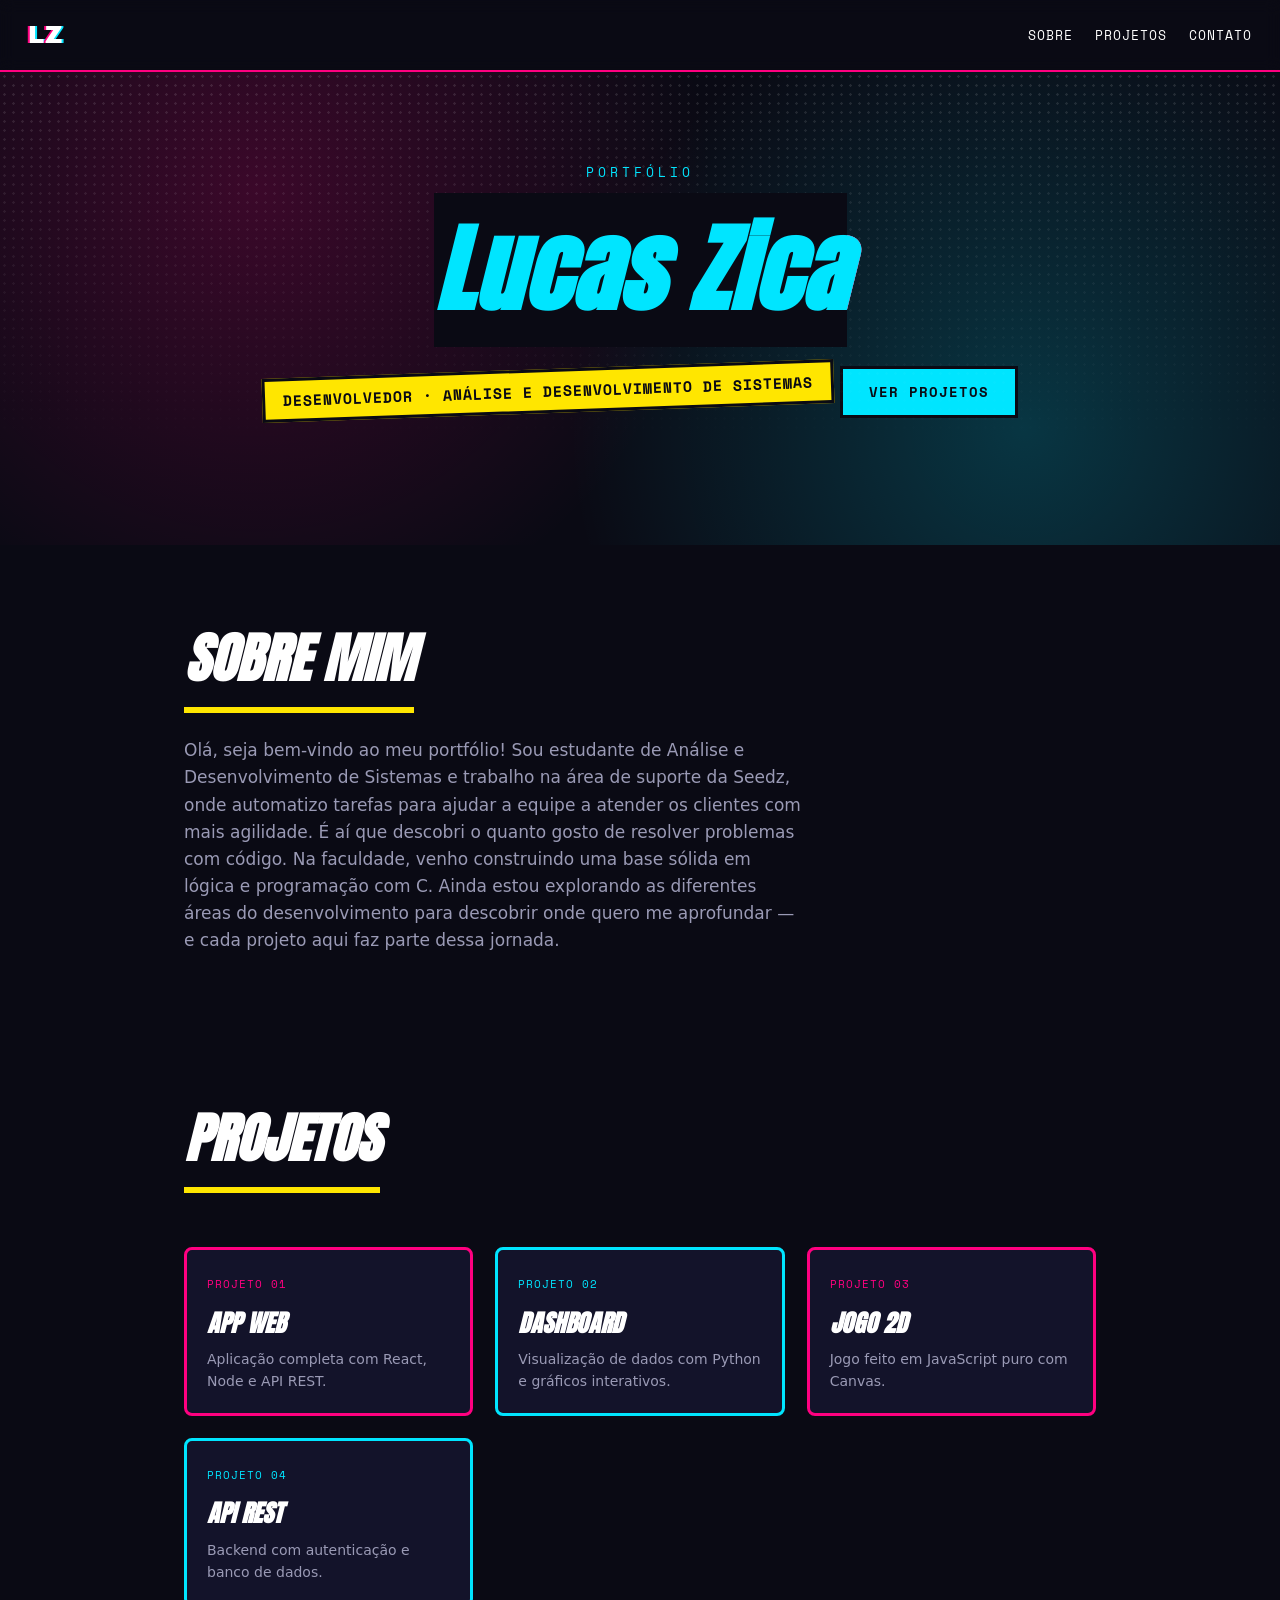
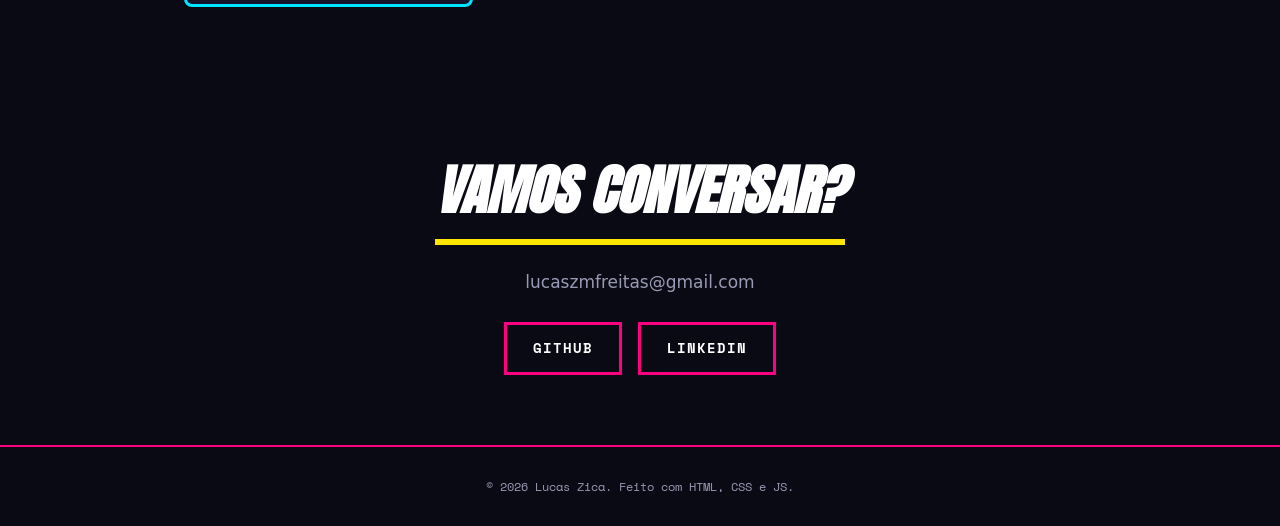
==== portifolio.html @ 43cdbd78 "first commit" ====
<!DOCTYPE html>
<html lang="pt-BR">

<head>
  <meta charset="UTF-8" />
  <meta name="viewport" content="width=device-width, initial-scale=1.0" />
  <title>Lucas Zica — Portfólio</title>

  <link rel="preconnect" href="https://fonts.googleapis.com" />
  <link rel="preconnect" href="https://fonts.gstatic.com" crossorigin />
  <link
    href="https://fonts.googleapis.com/css2?family=Anton&family=Archivo+Black&family=Space+Mono:wght@400;700&display=swap"
    rel="stylesheet" />

  <link rel="stylesheet" href="css/style.css" />
</head>

<body>

  <!-- HEADER / NAV -->
  <header class="nav">
    <a href="#" class="nav__logo glitch" data-text="SN">LZ</a>
    <nav class="nav__links">
      <a href="#sobre">Sobre</a>
      <a href="#projetos">Projetos</a>
      <a href="#contato">Contato</a>
    </nav>
  </header>

  <!-- HERO -->
  <section class="hero">
    <div class="halftone" aria-hidden="true"></div>
    <p class="hero__tag">PORTFÓLIO</p>
    <h1 class="hero__title">
      <span class="hero__nome glitch-txt" data-txt="Lucas Zica">Lucas Zica</span>
    </h1>

    <p class="hero__role">Desenvolvedor · Análise e Desenvolvimento de Sistemas</p>

    <a href="#projetos" class="btn">Ver projetos</a>
  </section>

  <!-- SOBRE -->
  <section id="sobre" class="section">
    <h2 class="section__title">Sobre mim</h2>
    <p class="section__text">
      Olá, seja bem-vindo ao meu portfólio! Sou estudante de Análise e Desenvolvimento de Sistemas e trabalho na área de
      suporte da Seedz, onde automatizo tarefas para ajudar a equipe a atender os clientes com mais agilidade. É aí que
      descobri o quanto gosto de resolver problemas com código.
      Na faculdade, venho construindo uma base sólida em lógica e programação com C. Ainda estou explorando as
      diferentes áreas do desenvolvimento para descobrir onde quero me aprofundar — e cada projeto aqui faz parte dessa
      jornada.
    </p>
  </section>

  <!-- PROJETOS -->
  <section id="projetos" class="section">
    <h2 class="section__title">Projetos</h2>
    <div class="grid" id="grid-projetos"></div>
  </section>

  <!-- CONTATO -->
  <section id="contato" class="section section--center">
    <h2 class="section__title">Vamos conversar?</h2>
    <p class="section__text">lucaszmfreitas@gmail.com</p>
    <div class="contato__links">
      <a href="https://github.com/ZicaLucas" class="btn btn--ghost" target="_blank" rel="noopener">GitHub</a>
      <a href="https://www.linkedin.com/in/lucas-zica-3698191ba/?isSelfProfile=true" class="btn btn--ghost" target="_blank" rel="noopener">LinkedIn</a>
    </div>
  </section>

  <footer class="footer">
    <p>© 2026 Lucas Zica. Feito com HTML, CSS e JS.</p>
  </footer>

  <script src="js/svg-filters.js"></script>
  <script src="js/projetos.js"></script>
  <script src="js/main.js"></script>
</body>

</html>
---- css/style.css ----
/*  VARIÁVEIS */
:root {
  --bg: #0a0a14;          /* fundo escuro (deixa o neon estourar) */
  --bg-card: #13132a;     /* fundo dos cards */
  --magenta: #ff0080;     /* rosa/magenta dos filmes */
  --ciano: #00e5ff;       /* azul ciano */
  --amarelo: #ffe600;     /* amarelo de destaque (cartaz) */
  --branco: #ffffff;
  --cinza: #9a9ab5;       /* texto secundário */

  --fonte-titulo: 'Anton', sans-serif;
  --fonte-cartaz: 'Archivo Black', sans-serif;
  --fonte-mono: 'Space Mono', monospace;
}

/* RESET BÁSICO */
* { margin: 0; padding: 0; box-sizing: border-box; }

body {
  background: var(--bg);
  color: var(--branco);
  font-family: 'Segoe UI', system-ui, sans-serif;
  line-height: 1.6;
  overflow-x: hidden;
}

a { color: inherit; text-decoration: none; }

/* NAV */
.nav {
  position: sticky;
  top: 0;
  z-index: 50;
  display: flex;
  align-items: center;
  justify-content: space-between;
  padding: 16px 28px;
  background: rgba(10, 10, 20, 0.8);
  backdrop-filter: blur(8px);
  border-bottom: 2px solid var(--magenta);
}

.nav__logo {
  font-family: var(--fonte-cartaz);
  font-size: 24px;
  letter-spacing: 1px;
}

.nav__links { display: flex; gap: 22px; }

.nav__links a {
  font-family: var(--fonte-mono);
  font-size: 13px;
  letter-spacing: 1px;
  text-transform: uppercase;
  transition: color 0.2s;
}
.nav__links a:hover { color: var(--ciano); }

/* HERO */
.hero {
  position: relative;
  text-align: center;
  padding: 90px 20px 100px;
  /* duas luzes coloridas nos cantos: o look "neon no escuro" */
  background:
    radial-gradient(circle at 20% 25%, rgba(255, 0, 128, 0.20), transparent 42%),
    radial-gradient(circle at 80% 75%, rgba(0, 229, 255, 0.20), transparent 42%),
    var(--bg);
  overflow: hidden;
}

.hero__tag {
  font-family: var(--fonte-mono);
  font-size: 13px;
  letter-spacing: 4px;
  color: var(--ciano);
  margin-bottom: 10px;
}

.hero__title {
  position: relative;
  margin: 0 auto;
  max-width: 760px;
}

/* nome da home como texto, com glitch (igual ao da tela de entrada) */
.hero__nome {
  position: relative;
  display: inline-block;
  font-family: var(--fonte-titulo);
  font-size: clamp(48px, 12vw, 96px);
  font-style: italic;
  letter-spacing: 1px;
  color: var(--branco);
  animation: glitch-flicker 3s infinite steps(1);
}
.hero__nome::before,
.hero__nome::after {
  content: attr(data-txt);
  position: absolute;
  top: 0;
  left: 0;
  width: 100%;
  pointer-events: none;
  background: var(--bg);
}
.hero__nome::before { color: var(--magenta); animation: glitch-a 1.6s infinite steps(2); }
.hero__nome::after  { color: var(--ciano);   animation: glitch-b 2.1s infinite steps(2); }

@keyframes glitch-flicker {
  0%, 100% { clip-path: inset(0 0 0 0); }
  8%  { clip-path: inset(40% 0 43% 0); transform: translateX(-3px); }
  9%  { clip-path: inset(0 0 0 0);     transform: translateX(0); }
  42% { clip-path: inset(70% 0 12% 0); transform: translateX(4px); }
  43% { clip-path: inset(0 0 0 0);     transform: translateX(0); }
  71% { clip-path: inset(18% 0 68% 0); transform: translateX(-2px); }
  72% { clip-path: inset(0 0 0 0);     transform: translateX(0); }
}
@keyframes glitch-a {
  0%, 100% { transform: translate(-4px, -2px); clip-path: inset(10% 0 60% 0); }
  20% { transform: translate(4px, 2px);   clip-path: inset(50% 0 20% 0); }
  40% { transform: translate(-3px, 0);    clip-path: inset(80% 0 5% 0); }
  60% { transform: translate(3px, -1px);  clip-path: inset(30% 0 45% 0); }
  80% { transform: translate(-2px, 2px);  clip-path: inset(65% 0 12% 0); }
}
@keyframes glitch-b {
  0%, 100% { transform: translate(4px, 1px);   clip-path: inset(60% 0 15% 0); }
  20% { transform: translate(-4px, -2px); clip-path: inset(20% 0 55% 0); }
  40% { transform: translate(3px, 2px);   clip-path: inset(75% 0 10% 0); }
  60% { transform: translate(-3px, 1px);  clip-path: inset(40% 0 35% 0); }
  80% { transform: translate(2px, -2px);  clip-path: inset(15% 0 70% 0); }
}

.hero__role {
  font-family: var(--fonte-mono);
  font-size: 15px;
  font-weight: 700;
  letter-spacing: 1px;
  text-transform: uppercase;
  color: var(--bg);
  background: var(--amarelo);
  display: inline-block;
  padding: 7px 18px;
  margin: 22px 0 32px;
  /* leve rotação dá o ar de adesivo/cartaz colado torto */
  transform: rotate(-2deg);
  border: 3px solid var(--bg);
}

/* EFEITO MEIO-TOM (halftone) */
.halftone {
  position: absolute;
  inset: 0;
  pointer-events: none;
  opacity: 0.5;
  background-image: radial-gradient(rgba(255, 255, 255, 0.22) 1px, transparent 1.5px);
  background-size: 9px 9px;
  -webkit-mask-image: linear-gradient(to bottom, black, transparent 80%);
  mask-image: linear-gradient(to bottom, black, transparent 80%);
}

/* ABERRAÇÃO CROMÁTICA (logo) */
.glitch {
  text-shadow: -2px 0 var(--magenta), 2px 0 var(--ciano);
}

/* BOTÕES */
.btn {
  font-family: var(--fonte-mono);
  font-size: 14px;
  font-weight: 700;
  letter-spacing: 1px;
  text-transform: uppercase;
  color: var(--bg);
  background: var(--ciano);
  padding: 12px 26px;
  display: inline-block;
  border: 3px solid var(--bg);
  transition: transform 0.15s, box-shadow 0.15s;
}
.btn:hover {
  transform: translate(-3px, -3px);
  box-shadow: 6px 6px 0 var(--magenta);   /* sombra dura tipo HQ */
}
.btn--ghost {
  background: transparent;
  color: var(--branco);
  border: 3px solid var(--magenta);
}
.btn--ghost:hover { box-shadow: 6px 6px 0 var(--ciano); }

/* SEÇÕES */
.section {
  max-width: 960px;
  margin: 0 auto;
  padding: 70px 24px;
}
.section--center { text-align: center; }

.section__title {
  font-family: var(--fonte-titulo);
  font-size: clamp(32px, 6vw, 54px);
  text-transform: uppercase;
  font-style: italic;
  margin-bottom: 24px;
  /* barrinha colorida embaixo do título */
  display: inline-block;
  border-bottom: 6px solid var(--amarelo);
  padding-bottom: 6px;
}

.section__text {
  font-size: 17px;
  color: var(--cinza);
  max-width: 620px;
}
.section--center .section__text { margin: 0 auto; }

/* GRADE DE PROJETOS */
.grid {
  display: grid;
  grid-template-columns: repeat(auto-fit, minmax(240px, 1fr));
  gap: 22px;
  margin-top: 30px;
}

.card {
  background: var(--bg-card);
  border: 3px solid var(--magenta);
  border-radius: 8px;
  padding: 20px;
  transition: transform 0.15s;
}
.card:nth-child(even) { border-color: var(--ciano); }
.card:hover { transform: translateY(-6px) rotate(-1deg); }

.card__tag {
  font-family: var(--fonte-mono);
  font-size: 11px;
  letter-spacing: 1px;
  color: var(--magenta);
}
.card:nth-child(even) .card__tag { color: var(--ciano); }

.card__title {
  font-family: var(--fonte-titulo);
  font-size: 24px;
  font-style: italic;
  text-transform: uppercase;
  margin: 8px 0 6px;
}

.card__desc { font-size: 14px; color: var(--cinza); }

/* CONTATO + FOOTER */
.contato__links {
  display: flex;
  gap: 16px;
  justify-content: center;
  margin-top: 26px;
}

.footer {
  text-align: center;
  padding: 30px 20px;
  border-top: 2px solid var(--magenta);
  font-family: var(--fonte-mono);
  font-size: 12px;
  color: var(--cinza);
}

/* ACESSIBILIDADE */
@media (prefers-reduced-motion: reduce) {
  * { animation: none !important; }
}
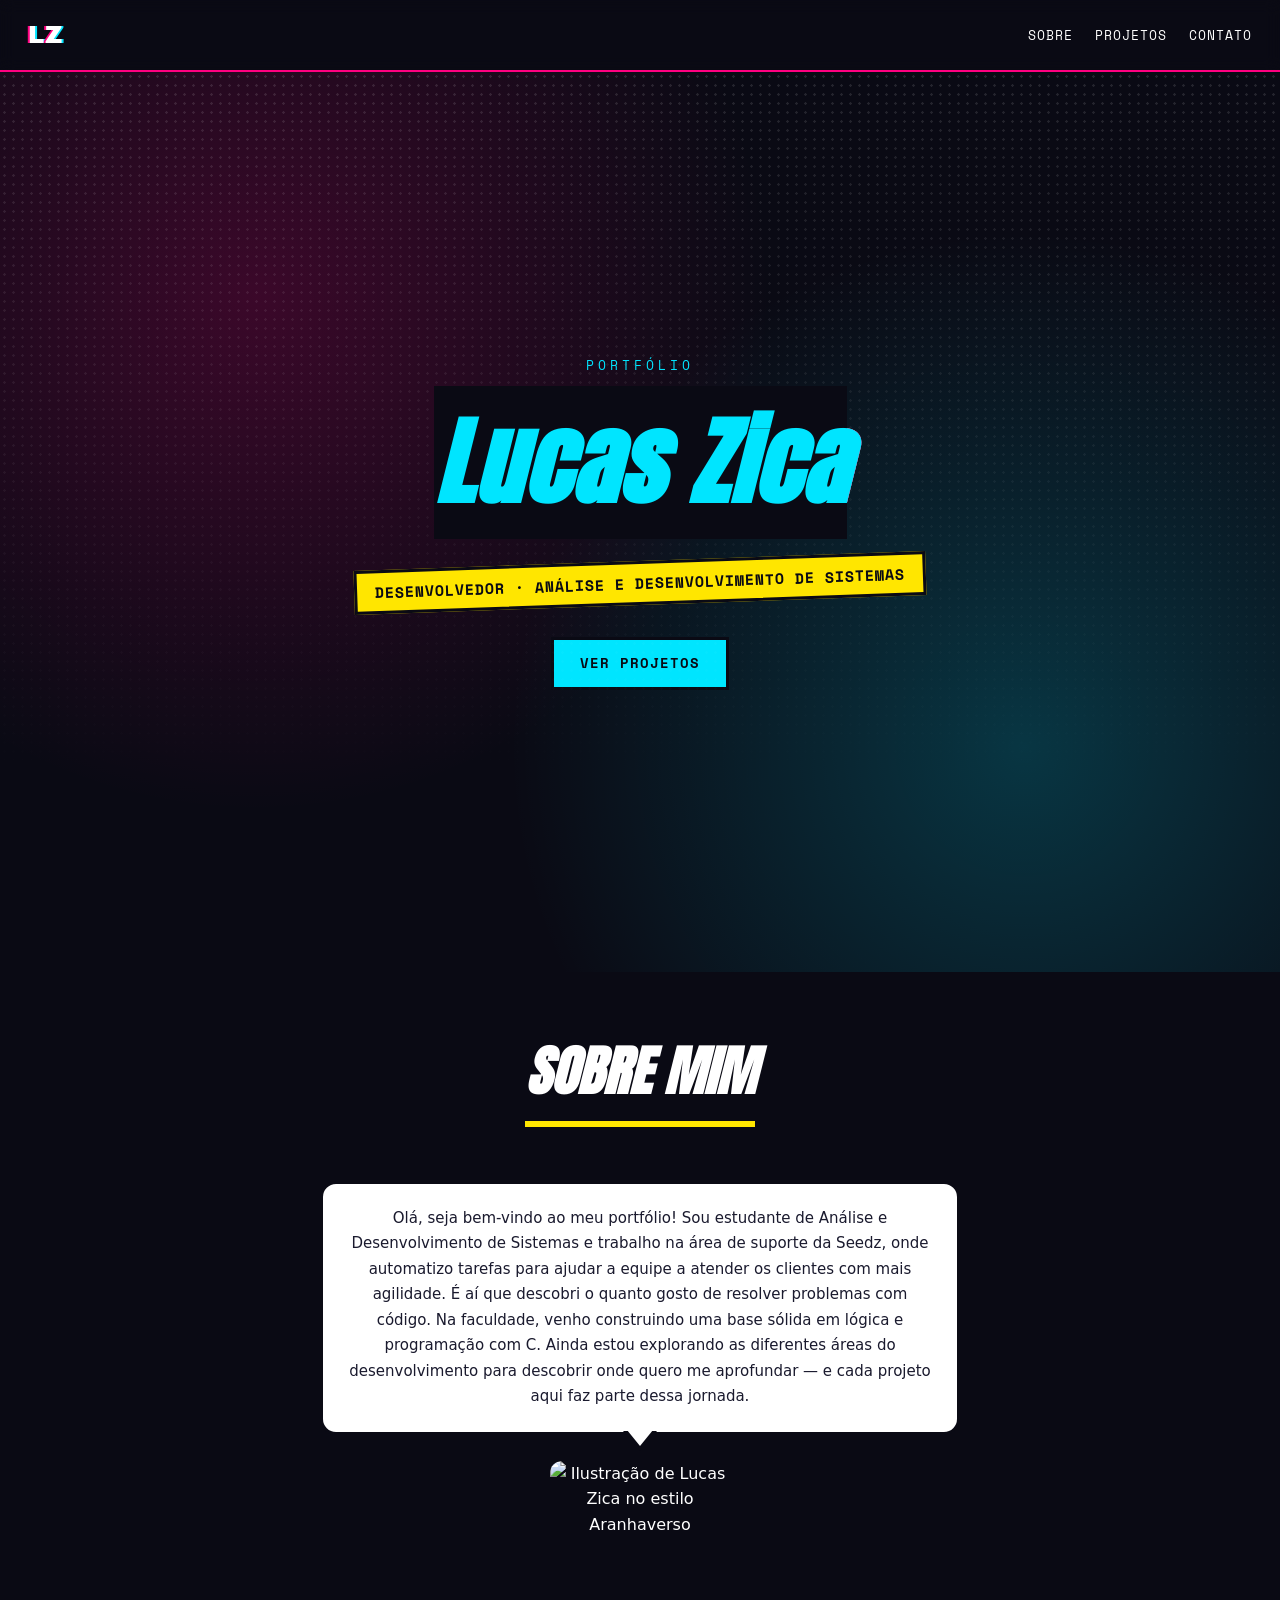
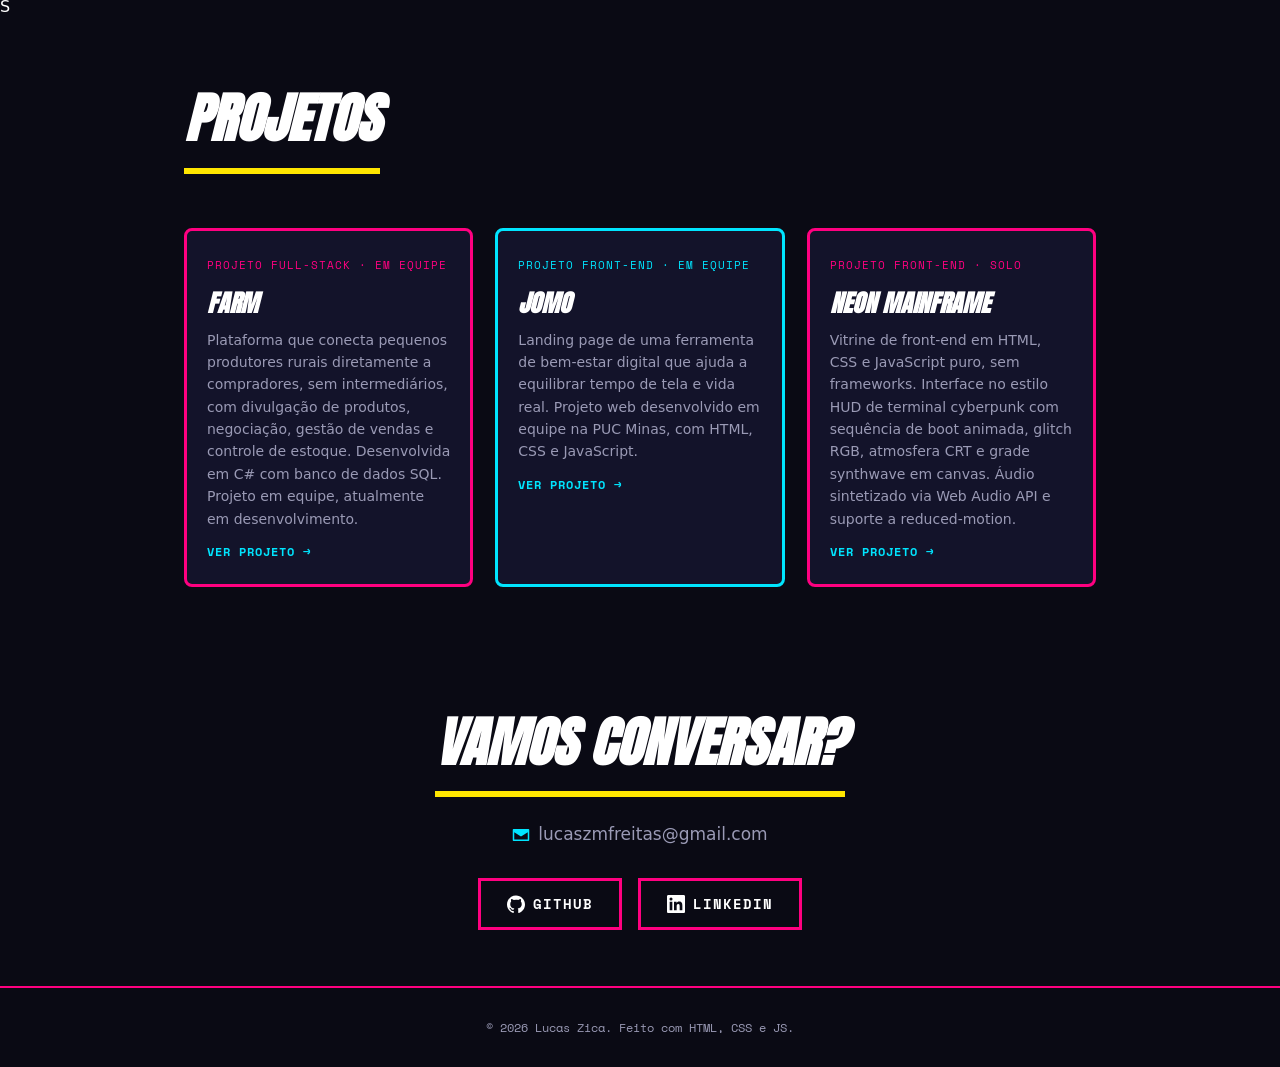
==== commit 9d61c8a2: "Atualizando o portfólio com novos projetos e melhorias" ====
--- a/portifolio.html
+++ b/portifolio.html
@@ -41,17 +41,25 @@
   </section>
 
   <!-- SOBRE -->
-  <section id="sobre" class="section">
+  <section id="sobre" class="section section--center">
     <h2 class="section__title">Sobre mim</h2>
-    <p class="section__text">
-      Olá, seja bem-vindo ao meu portfólio! Sou estudante de Análise e Desenvolvimento de Sistemas e trabalho na área de
-      suporte da Seedz, onde automatizo tarefas para ajudar a equipe a atender os clientes com mais agilidade. É aí que
-      descobri o quanto gosto de resolver problemas com código.
-      Na faculdade, venho construindo uma base sólida em lógica e programação com C. Ainda estou explorando as
-      diferentes áreas do desenvolvimento para descobrir onde quero me aprofundar — e cada projeto aqui faz parte dessa
-      jornada.
-    </p>
-  </section>
+
+    <div class="sobre__wrap">
+      <!-- balão de fala -->
+      <div class="balao">
+        <p class="balao__texto">
+          Olá, seja bem-vindo ao meu portfólio! Sou estudante de Análise e Desenvolvimento de Sistemas e trabalho na
+          área de suporte da Seedz, onde automatizo tarefas para ajudar a equipe a atender os clientes com mais
+          agilidade. É aí que descobri o quanto gosto de resolver problemas com código. Na faculdade, venho construindo
+          uma base sólida em lógica e programação com C. Ainda estou explorando as diferentes áreas do desenvolvimento
+          para descobrir onde quero me aprofundar — e cada projeto aqui faz parte dessa jornada.
+        </p>
+      </div>
+
+      <!-- sua imagem estilo Aranhaverso: troque o src pelo caminho da sua imagem -->
+      <img class="sobre__avatar" src="assets/mini-eu.png" alt="Ilustração de Lucas Zica no estilo Aranhaverso" />
+    </div>
+  </section>S
 
   <!-- PROJETOS -->
   <section id="projetos" class="section">
@@ -62,10 +70,30 @@
   <!-- CONTATO -->
   <section id="contato" class="section section--center">
     <h2 class="section__title">Vamos conversar?</h2>
-    <p class="section__text">lucaszmfreitas@gmail.com</p>
+    <p class="section__text">
+      <a href="mailto:lucaszmfreitas@gmail.com" class="email-link">
+        <svg viewBox="0 0 24 24" width="18" height="18" fill="currentColor" aria-hidden="true">
+          <path
+            d="M2 4h20c.55 0 1 .45 1 1v14c0 .55-.45 1-1 1H2c-.55 0-1-.45-1-1V5c0-.55.45-1 1-1zm10 7.5L3.5 6h17L12 11.5zM3 8.2V18h18V8.2l-8.4 5.6c-.36.24-.84.24-1.2 0L3 8.2z" />
+        </svg>
+        lucaszmfreitas@gmail.com
+      </a>
+    </p>
     <div class="contato__links">
-      <a href="https://github.com/ZicaLucas" class="btn btn--ghost" target="_blank" rel="noopener">GitHub</a>
-      <a href="https://www.linkedin.com/in/lucas-zica-3698191ba/?isSelfProfile=true" class="btn btn--ghost" target="_blank" rel="noopener">LinkedIn</a>
+      <a href="https://github.com/ZicaLucas" class="btn btn--ghost" target="_blank" rel="noopener">
+        <svg viewBox="0 0 24 24" width="18" height="18" fill="currentColor" aria-hidden="true">
+          <path
+            d="M12 .5C5.37.5 0 5.87 0 12.5c0 5.3 3.44 9.8 8.21 11.39.6.11.82-.26.82-.58 0-.29-.01-1.04-.02-2.05-3.34.73-4.04-1.61-4.04-1.61-.55-1.39-1.33-1.76-1.33-1.76-1.09-.74.08-.73.08-.73 1.2.08 1.84 1.24 1.84 1.24 1.07 1.83 2.81 1.3 3.5.99.11-.78.42-1.3.76-1.6-2.67-.3-5.47-1.33-5.47-5.93 0-1.31.47-2.38 1.24-3.22-.12-.3-.54-1.52.12-3.18 0 0 1.01-.32 3.3 1.23a11.5 11.5 0 0 1 3-.4c1.02 0 2.05.14 3 .4 2.28-1.55 3.29-1.23 3.29-1.23.66 1.66.24 2.88.12 3.18.77.84 1.24 1.91 1.24 3.22 0 4.61-2.81 5.63-5.48 5.92.43.37.82 1.1.82 2.22 0 1.61-.02 2.9-.02 3.29 0 .32.22.7.83.58C20.56 22.29 24 17.8 24 12.5 24 5.87 18.63.5 12 .5z" />
+        </svg>
+        GitHub
+      </a>
+      <a href="https://www.linkedin.com/in/lucas-zica-3698191ba/" class="btn btn--ghost" target="_blank" rel="noopener">
+        <svg viewBox="0 0 24 24" width="18" height="18" fill="currentColor" aria-hidden="true">
+          <path
+            d="M20.45 20.45h-3.56v-5.57c0-1.33-.02-3.04-1.85-3.04-1.85 0-2.14 1.45-2.14 2.94v5.67H9.35V9h3.42v1.56h.05c.48-.9 1.64-1.85 3.37-1.85 3.6 0 4.27 2.37 4.27 5.46v6.28zM5.34 7.43a2.06 2.06 0 1 1 0-4.13 2.06 2.06 0 0 1 0 4.13zM7.12 20.45H3.56V9h3.56v11.45zM22.22 0H1.77C.79 0 0 .77 0 1.72v20.56C0 23.23.79 24 1.77 24h20.45c.98 0 1.78-.77 1.78-1.72V1.72C24 .77 23.2 0 22.22 0z" />
+        </svg>
+        LinkedIn
+      </a>
     </div>
   </section>
 
--- a/css/style.css
+++ b/css/style.css
@@ -1,20 +1,35 @@
 /*  VARIÁVEIS */
 :root {
-  --bg: #0a0a14;          /* fundo escuro (deixa o neon estourar) */
-  --bg-card: #13132a;     /* fundo dos cards */
-  --magenta: #ff0080;     /* rosa/magenta dos filmes */
-  --ciano: #00e5ff;       /* azul ciano */
-  --amarelo: #ffe600;     /* amarelo de destaque (cartaz) */
+  --bg: #0a0a14;
+  /* fundo escuro (deixa o neon estourar) */
+  --bg-card: #13132a;
+  /* fundo dos cards */
+  --magenta: #ff0080;
+  /* rosa/magenta dos filmes */
+  --ciano: #00e5ff;
+  /* azul ciano */
+  --amarelo: #ffe600;
+  /* amarelo de destaque (cartaz) */
   --branco: #ffffff;
-  --cinza: #9a9ab5;       /* texto secundário */
+  --cinza: #9a9ab5;
+  /* texto secundário */
 
   --fonte-titulo: 'Anton', sans-serif;
   --fonte-cartaz: 'Archivo Black', sans-serif;
   --fonte-mono: 'Space Mono', monospace;
 }
 
+/* rolagem suave ao clicar nos links do menu */
+html {
+  scroll-behavior: smooth;
+}
+
 /* RESET BÁSICO */
-* { margin: 0; padding: 0; box-sizing: border-box; }
+* {
+  margin: 0;
+  padding: 0;
+  box-sizing: border-box;
+}
 
 body {
   background: var(--bg);
@@ -24,7 +39,10 @@
   overflow-x: hidden;
 }
 
-a { color: inherit; text-decoration: none; }
+a {
+  color: inherit;
+  text-decoration: none;
+}
 
 /* NAV */
 .nav {
@@ -46,7 +64,10 @@
   letter-spacing: 1px;
 }
 
-.nav__links { display: flex; gap: 22px; }
+.nav__links {
+  display: flex;
+  gap: 22px;
+}
 
 .nav__links a {
   font-family: var(--fonte-mono);
@@ -55,14 +76,21 @@
   text-transform: uppercase;
   transition: color 0.2s;
 }
-.nav__links a:hover { color: var(--ciano); }
+
+.nav__links a:hover {
+  color: var(--ciano);
+}
 
 /* HERO */
 .hero {
   position: relative;
   text-align: center;
-  padding: 90px 20px 100px;
-  /* duas luzes coloridas nos cantos: o look "neon no escuro" */
+  min-height: 100vh;
+  display: flex;
+  flex-direction: column;
+  align-items: center;
+  justify-content: center;
+  padding: 40px 20px;
   background:
     radial-gradient(circle at 20% 25%, rgba(255, 0, 128, 0.20), transparent 42%),
     radial-gradient(circle at 80% 75%, rgba(0, 229, 255, 0.20), transparent 42%),
@@ -95,6 +123,7 @@
   color: var(--branco);
   animation: glitch-flicker 3s infinite steps(1);
 }
+
 .hero__nome::before,
 .hero__nome::after {
   content: attr(data-txt);
@@ -105,31 +134,111 @@
   pointer-events: none;
   background: var(--bg);
 }
-.hero__nome::before { color: var(--magenta); animation: glitch-a 1.6s infinite steps(2); }
-.hero__nome::after  { color: var(--ciano);   animation: glitch-b 2.1s infinite steps(2); }
+
+.hero__nome::before {
+  color: var(--magenta);
+  animation: glitch-a 1.6s infinite steps(2);
+}
+
+.hero__nome::after {
+  color: var(--ciano);
+  animation: glitch-b 2.1s infinite steps(2);
+}
 
 @keyframes glitch-flicker {
-  0%, 100% { clip-path: inset(0 0 0 0); }
-  8%  { clip-path: inset(40% 0 43% 0); transform: translateX(-3px); }
-  9%  { clip-path: inset(0 0 0 0);     transform: translateX(0); }
-  42% { clip-path: inset(70% 0 12% 0); transform: translateX(4px); }
-  43% { clip-path: inset(0 0 0 0);     transform: translateX(0); }
-  71% { clip-path: inset(18% 0 68% 0); transform: translateX(-2px); }
-  72% { clip-path: inset(0 0 0 0);     transform: translateX(0); }
-}
+
+  0%,
+  100% {
+    clip-path: inset(0 0 0 0);
+  }
+
+  8% {
+    clip-path: inset(40% 0 43% 0);
+    transform: translateX(-3px);
+  }
+
+  9% {
+    clip-path: inset(0 0 0 0);
+    transform: translateX(0);
+  }
+
+  42% {
+    clip-path: inset(70% 0 12% 0);
+    transform: translateX(4px);
+  }
+
+  43% {
+    clip-path: inset(0 0 0 0);
+    transform: translateX(0);
+  }
+
+  71% {
+    clip-path: inset(18% 0 68% 0);
+    transform: translateX(-2px);
+  }
+
+  72% {
+    clip-path: inset(0 0 0 0);
+    transform: translateX(0);
+  }
+}
+
 @keyframes glitch-a {
-  0%, 100% { transform: translate(-4px, -2px); clip-path: inset(10% 0 60% 0); }
-  20% { transform: translate(4px, 2px);   clip-path: inset(50% 0 20% 0); }
-  40% { transform: translate(-3px, 0);    clip-path: inset(80% 0 5% 0); }
-  60% { transform: translate(3px, -1px);  clip-path: inset(30% 0 45% 0); }
-  80% { transform: translate(-2px, 2px);  clip-path: inset(65% 0 12% 0); }
-}
+
+  0%,
+  100% {
+    transform: translate(-4px, -2px);
+    clip-path: inset(10% 0 60% 0);
+  }
+
+  20% {
+    transform: translate(4px, 2px);
+    clip-path: inset(50% 0 20% 0);
+  }
+
+  40% {
+    transform: translate(-3px, 0);
+    clip-path: inset(80% 0 5% 0);
+  }
+
+  60% {
+    transform: translate(3px, -1px);
+    clip-path: inset(30% 0 45% 0);
+  }
+
+  80% {
+    transform: translate(-2px, 2px);
+    clip-path: inset(65% 0 12% 0);
+  }
+}
+
 @keyframes glitch-b {
-  0%, 100% { transform: translate(4px, 1px);   clip-path: inset(60% 0 15% 0); }
-  20% { transform: translate(-4px, -2px); clip-path: inset(20% 0 55% 0); }
-  40% { transform: translate(3px, 2px);   clip-path: inset(75% 0 10% 0); }
-  60% { transform: translate(-3px, 1px);  clip-path: inset(40% 0 35% 0); }
-  80% { transform: translate(2px, -2px);  clip-path: inset(15% 0 70% 0); }
+
+  0%,
+  100% {
+    transform: translate(4px, 1px);
+    clip-path: inset(60% 0 15% 0);
+  }
+
+  20% {
+    transform: translate(-4px, -2px);
+    clip-path: inset(20% 0 55% 0);
+  }
+
+  40% {
+    transform: translate(3px, 2px);
+    clip-path: inset(75% 0 10% 0);
+  }
+
+  60% {
+    transform: translate(-3px, 1px);
+    clip-path: inset(40% 0 35% 0);
+  }
+
+  80% {
+    transform: translate(2px, -2px);
+    clip-path: inset(15% 0 70% 0);
+  }
 }
 
 .hero__role {
@@ -175,28 +284,44 @@
   color: var(--bg);
   background: var(--ciano);
   padding: 12px 26px;
-  display: inline-block;
+  display: inline-flex;
+  align-items: center;
+  gap: 8px;
   border: 3px solid var(--bg);
   transition: transform 0.15s, box-shadow 0.15s;
 }
+
 .btn:hover {
   transform: translate(-3px, -3px);
-  box-shadow: 6px 6px 0 var(--magenta);   /* sombra dura tipo HQ */
-}
+  box-shadow: 6px 6px 0 var(--magenta);
+}
+
+.btn--ghost:hover {
+  background: var(--magenta);
+  color: var(--bg);
+  box-shadow: 6px 6px 0 var(--ciano);
+}
+
 .btn--ghost {
   background: transparent;
   color: var(--branco);
   border: 3px solid var(--magenta);
 }
-.btn--ghost:hover { box-shadow: 6px 6px 0 var(--ciano); }
+
+.btn--ghost:hover {
+  box-shadow: 6px 6px 0 var(--ciano);
+}
 
 /* SEÇÕES */
 .section {
   max-width: 960px;
   margin: 0 auto;
-  padding: 70px 24px;
-}
-.section--center { text-align: center; }
+  padding: 56px 24px;
+}
+
+.section--center {
+  text-align: center;
+}
 
 .section__title {
   font-family: var(--fonte-titulo);
@@ -215,7 +340,10 @@
   color: var(--cinza);
   max-width: 620px;
 }
-.section--center .section__text { margin: 0 auto; }
+
+.section--center .section__text {
+  margin: 0 auto;
+}
 
 /* GRADE DE PROJETOS */
 .grid {
@@ -232,8 +360,19 @@
   padding: 20px;
   transition: transform 0.15s;
 }
-.card:nth-child(even) { border-color: var(--ciano); }
-.card:hover { transform: translateY(-6px) rotate(-1deg); }
+
+.card:nth-child(even) {
+  border-color: var(--ciano);
+}
+
+.card:hover {
+  transform: translateY(-6px);
+  box-shadow: 0 8px 0 -2px var(--magenta), 0 0 20px rgba(255, 0, 128, 0.35);
+}
+
+.card:nth-child(even):hover {
+  box-shadow: 0 8px 0 -2px var(--ciano), 0 0 20px rgba(0, 229, 255, 0.35);
+}
 
 .card__tag {
   font-family: var(--fonte-mono);
@@ -241,7 +380,10 @@
   letter-spacing: 1px;
   color: var(--magenta);
 }
-.card:nth-child(even) .card__tag { color: var(--ciano); }
+
+.card:nth-child(even) .card__tag {
+  color: var(--ciano);
+}
 
 .card__title {
   font-family: var(--fonte-titulo);
@@ -251,7 +393,26 @@
   margin: 8px 0 6px;
 }
 
-.card__desc { font-size: 14px; color: var(--cinza); }
+.card__desc {
+  font-size: 14px;
+  color: var(--cinza);
+}
+
+/* link "Ver projeto" dentro do card (só aparece em projetos com link) */
+.card__link {
+  display: inline-block;
+  margin-top: 12px;
+  font-family: var(--fonte-mono);
+  font-size: 12px;
+  font-weight: 700;
+  letter-spacing: 1px;
+  color: var(--ciano);
+  text-transform: uppercase;
+}
+
+.card__link:hover {
+  color: var(--magenta);
+}
 
 /* CONTATO + FOOTER */
 .contato__links {
@@ -261,6 +422,23 @@
   margin-top: 26px;
 }
 
+/* link de email com ícone, alinhado e com hover */
+.email-link {
+  display: inline-flex;
+  align-items: center;
+  gap: 8px;
+  color: var(--cinza);
+  transition: color 0.2s;
+}
+
+.email-link:hover {
+  color: var(--ciano);
+}
+
+.email-link svg {
+  color: var(--ciano);
+}
+
 .footer {
   text-align: center;
   padding: 30px 20px;
@@ -272,5 +450,61 @@
 
 /* ACESSIBILIDADE */
 @media (prefers-reduced-motion: reduce) {
-  * { animation: none !important; }
-}
+  * {
+    animation: none !important;
+  }
+}
+
+/* SOBRE MIM — balão de fala + avatar */
+.sobre__wrap {
+  display: flex;
+  flex-direction: column;
+  align-items: center;
+  margin-top: 30px;
+}
+
+.balao {
+  position: relative;
+  background: #fff;
+  border: 3px solid var(--bg);
+  border-radius: 16px;
+  padding: 22px 26px;
+  max-width: 640px;
+  margin-bottom: 26px;
+}
+.balao__texto {
+  color: #1a1a2e;
+  font-size: 15px;
+  line-height: 1.7;
+  margin: 0;
+  font-weight: 500;
+}
+.balao::before,
+.balao::after {
+  content: "";
+  position: absolute;
+  left: 50%;
+  width: 0;
+  height: 0;
+}
+.balao::before {
+  bottom: -19px;
+  margin-left: -17px;
+  border-left: 17px solid transparent;
+  border-right: 17px solid transparent;
+  border-top: 20px solid var(--bg);
+}
+.balao::after {
+  bottom: -14px;
+  margin-left: -13px;
+  border-left: 13px solid transparent;
+  border-right: 13px solid transparent;
+  border-top: 16px solid #fff;
+}
+
+/* sua imagem */
+.sobre__avatar {
+  width: 180px;
+  height: auto;
+  border-radius: 12px;
+}
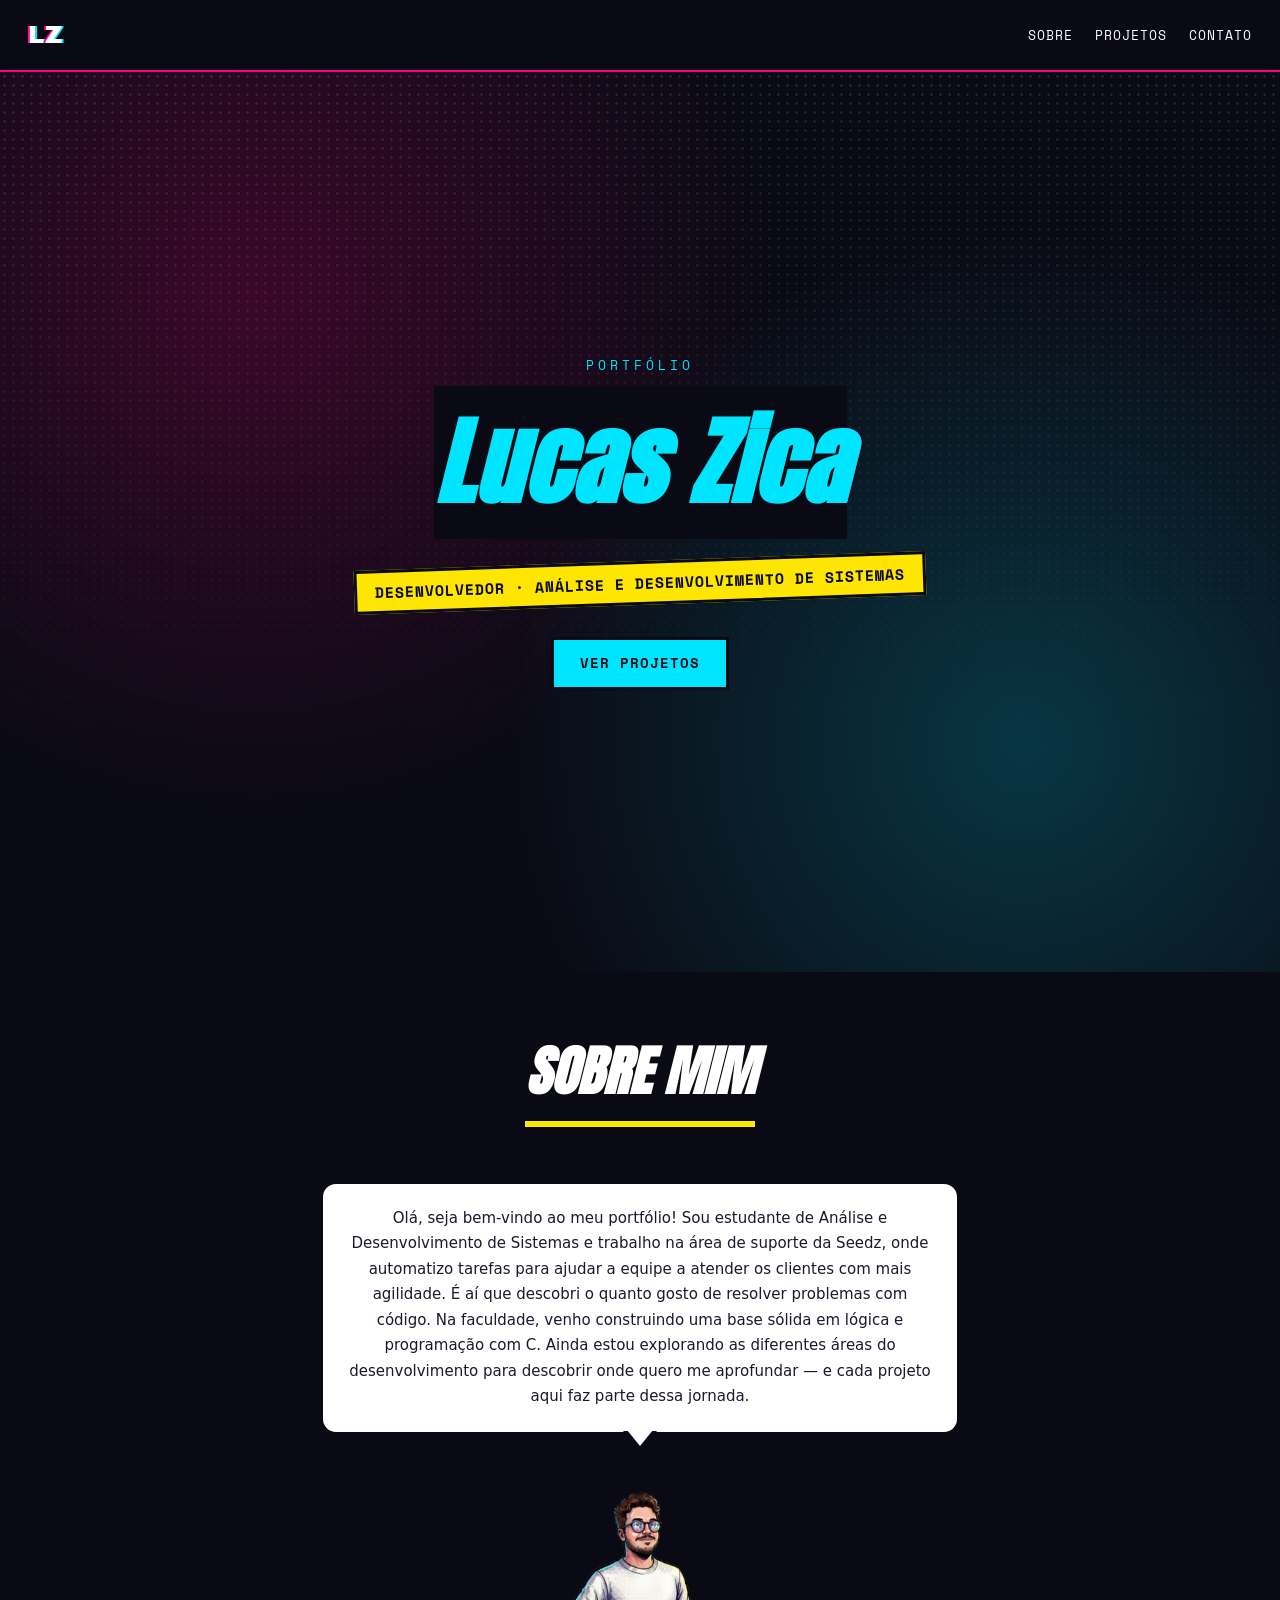
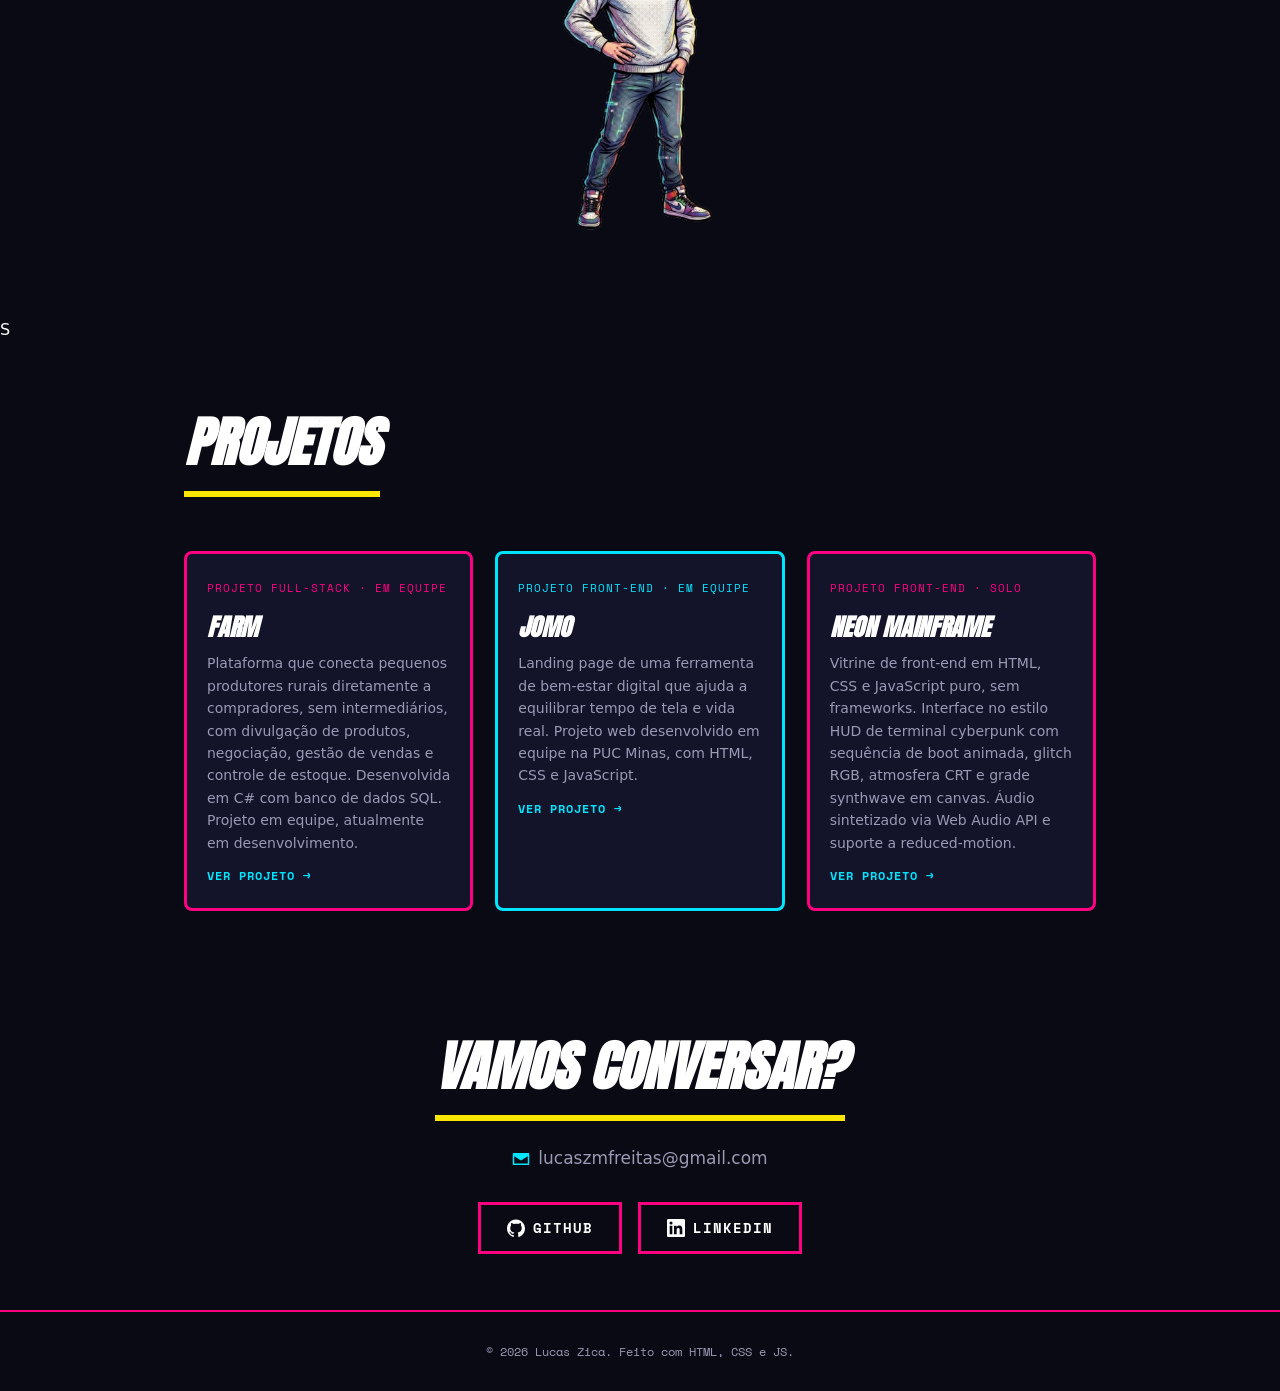
==== commit c3015817: "Adicionando meu avatar" ====
--- a/portifolio.html
+++ b/portifolio.html
@@ -55,8 +55,7 @@
           para descobrir onde quero me aprofundar — e cada projeto aqui faz parte dessa jornada.
         </p>
       </div>
-
-      <!-- sua imagem estilo Aranhaverso: troque o src pelo caminho da sua imagem -->
+      
       <img class="sobre__avatar" src="assets/mini-eu.png" alt="Ilustração de Lucas Zica no estilo Aranhaverso" />
     </div>
   </section>S
--- a/css/style.css
+++ b/css/style.css
@@ -502,9 +502,8 @@
   border-top: 16px solid #fff;
 }
 
-/* sua imagem */
 .sobre__avatar {
-  width: 180px;
+  width: 300px;
   height: auto;
   border-radius: 12px;
 }
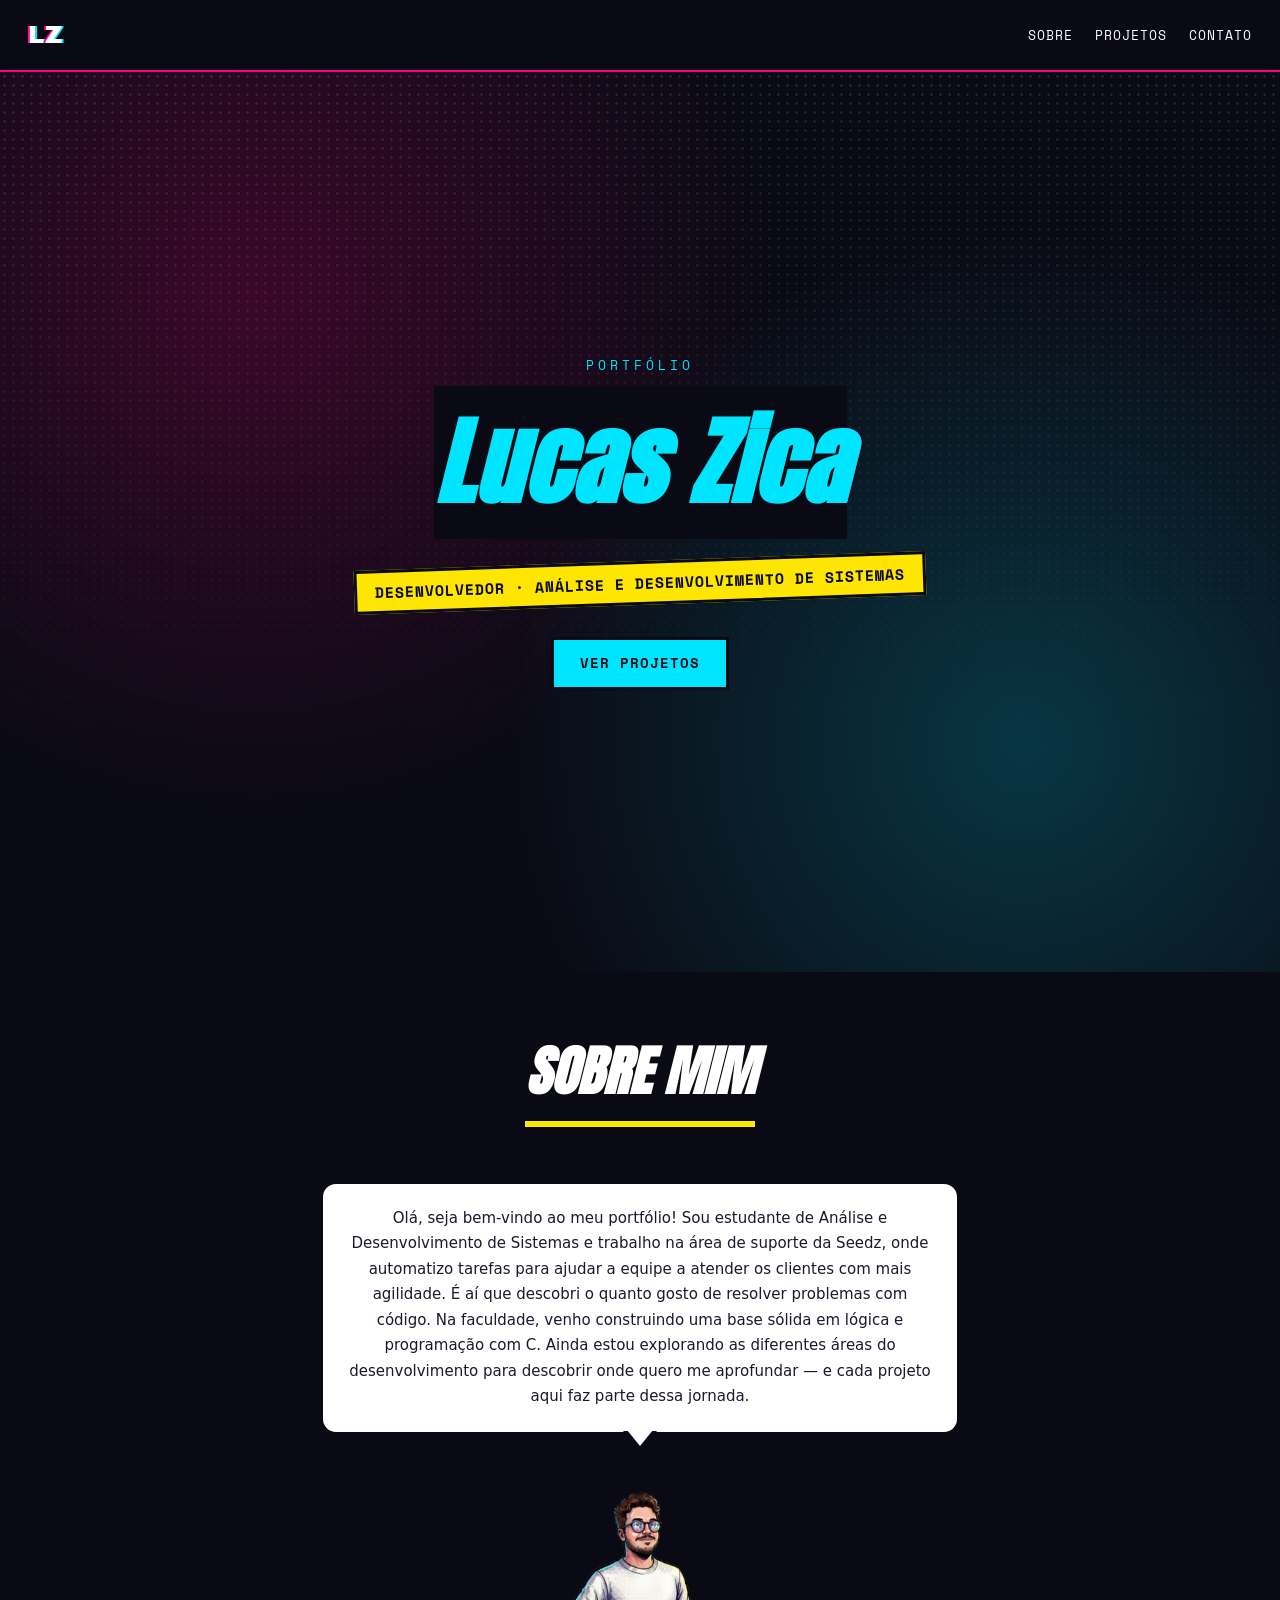
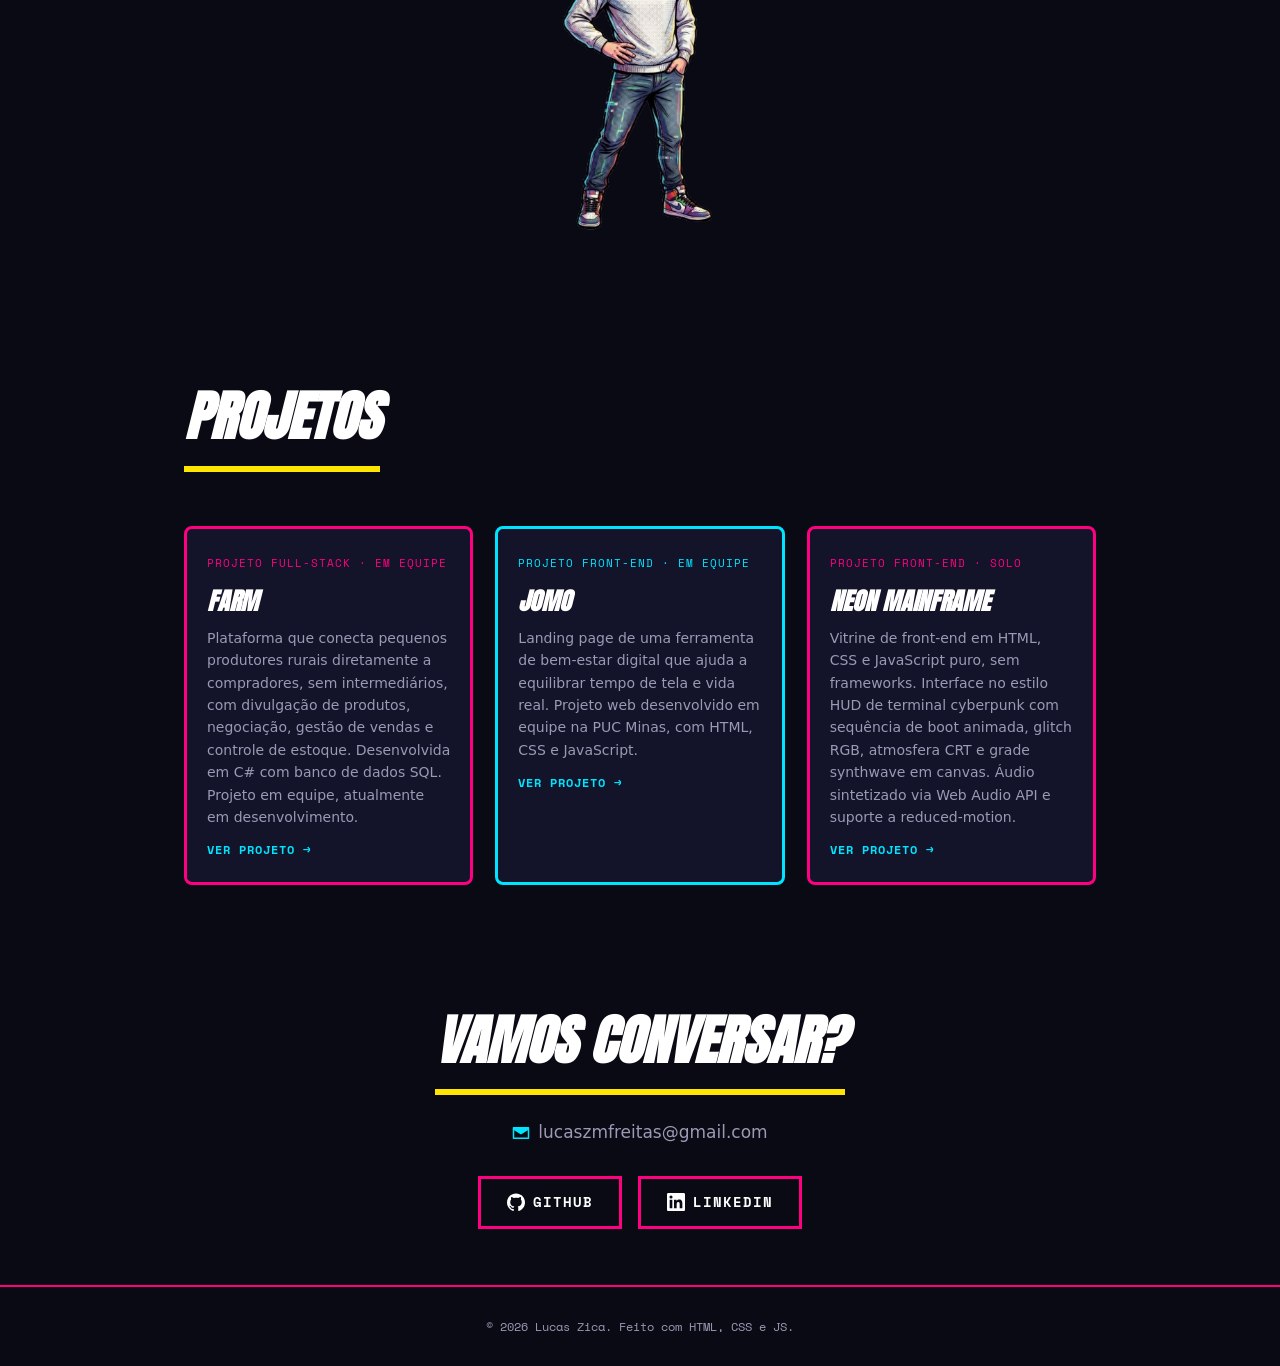
==== commit 8313a765: "Glitch no avatar quando passa o mouse" ====
--- a/portifolio.html
+++ b/portifolio.html
@@ -16,6 +16,18 @@
 </head>
 
 <body>
+
+  <!-- filtros que tingem o avatar de vermelho e ciano para o glitch -->
+<svg width="0" height="0" style="position:absolute" aria-hidden="true">
+  <defs>
+    <filter id="tint-red">
+      <feColorMatrix type="matrix" values="1 0 0 0 0  0 0 0 0 0  0 0 0 0 0  0 0 0 1 0"/>
+    </filter>
+    <filter id="tint-cyan">
+      <feColorMatrix type="matrix" values="0 0 0 0 0  0 1 0 0 0  0 0 1 0 0  0 0 0 1 0"/>
+    </filter>
+  </defs>
+</svg>
 
   <!-- HEADER / NAV -->
   <header class="nav">
@@ -55,10 +67,15 @@
           para descobrir onde quero me aprofundar — e cada projeto aqui faz parte dessa jornada.
         </p>
       </div>
-      
-      <img class="sobre__avatar" src="assets/mini-eu.png" alt="Ilustração de Lucas Zica no estilo Aranhaverso" />
-    </div>
-  </section>S
+
+      <!-- avatar com efeito glitch: três cópias da mesma imagem sobrepostas -->
+      <div class="avatar-glitch">
+        <img src="assets/mini-eu.png" alt="Ilustração de Lucas Zica no estilo Aranhaverso"
+          class="avatar-glitch__base" />
+        <img src="assets/mini-eu.png" alt="" aria-hidden="true" class="avatar-glitch__r" />
+        <img src="assets/mini-eu.png" alt="" aria-hidden="true" class="avatar-glitch__c" />
+      </div>
+  </section>
 
   <!-- PROJETOS -->
   <section id="projetos" class="section">
--- a/css/style.css
+++ b/css/style.css
@@ -502,8 +502,64 @@
   border-top: 16px solid #fff;
 }
 
-.sobre__avatar {
+/* AVATAR COM GLITCH (três camadas sobrepostas) */
+.avatar-glitch {
+  position: relative;
   width: 300px;
   height: auto;
-  border-radius: 12px;
+  margin: 0 auto;
+}
+.avatar-glitch img {
+  width: 100%;
+  height: auto;
+  display: block;
+}
+/* as cópias coloridas ficam sobre a base, no mesmo lugar */
+.avatar-glitch__r,
+.avatar-glitch__c {
+  position: absolute;
+  top: 0;
+  left: 0;
+  mix-blend-mode: screen;   /* deixa o preto transparente, só a cor aparece */
+}
+/* tinge cada cópia de uma cor */
+.avatar-glitch__r { filter: url(#tint-red);  }
+.avatar-glitch__c { filter: url(#tint-cyan); }
+
+/* cópias invisíveis quando parado; glitcham ao passar o mouse */
+.avatar-glitch__r,
+.avatar-glitch__c { opacity: 0; }
+
+.avatar-glitch:hover .avatar-glitch__r {
+  animation: avatar-r 0.4s infinite steps(2);
+  opacity: 0.85;
+}
+.avatar-glitch:hover .avatar-glitch__c {
+  animation: avatar-c 0.4s infinite steps(2);
+  opacity: 0.85;
+}
+.avatar-glitch:hover .avatar-glitch__base {
+  animation: avatar-base 0.4s infinite steps(2);
+}
+
+@keyframes avatar-r {
+  0%, 100% { transform: translate(0, 0); opacity: 0.6; }
+  50% { transform: translate(-5px, 4px); opacity: 0.85; }
+}
+@keyframes avatar-c {
+  0%, 100% { transform: translate(0, 0); opacity: 0.6; }
+  50% { transform: translate(5px, -4px); opacity: 0.85; }
+}
+@keyframes avatar-base {
+  0%, 100% { transform: translate(0, 0); }
+  45% { transform: translate(1px, 0); }
+  70% { transform: translate(-1px, 0); }
+}
+
+/* respeita quem prefere menos movimento */
+@media (prefers-reduced-motion: reduce) {
+  .avatar-glitch__r,
+  .avatar-glitch__c,
+  .avatar-glitch__base { animation: none; }
+  .avatar-glitch__r, .avatar-glitch__c { opacity: 0; }
 }
